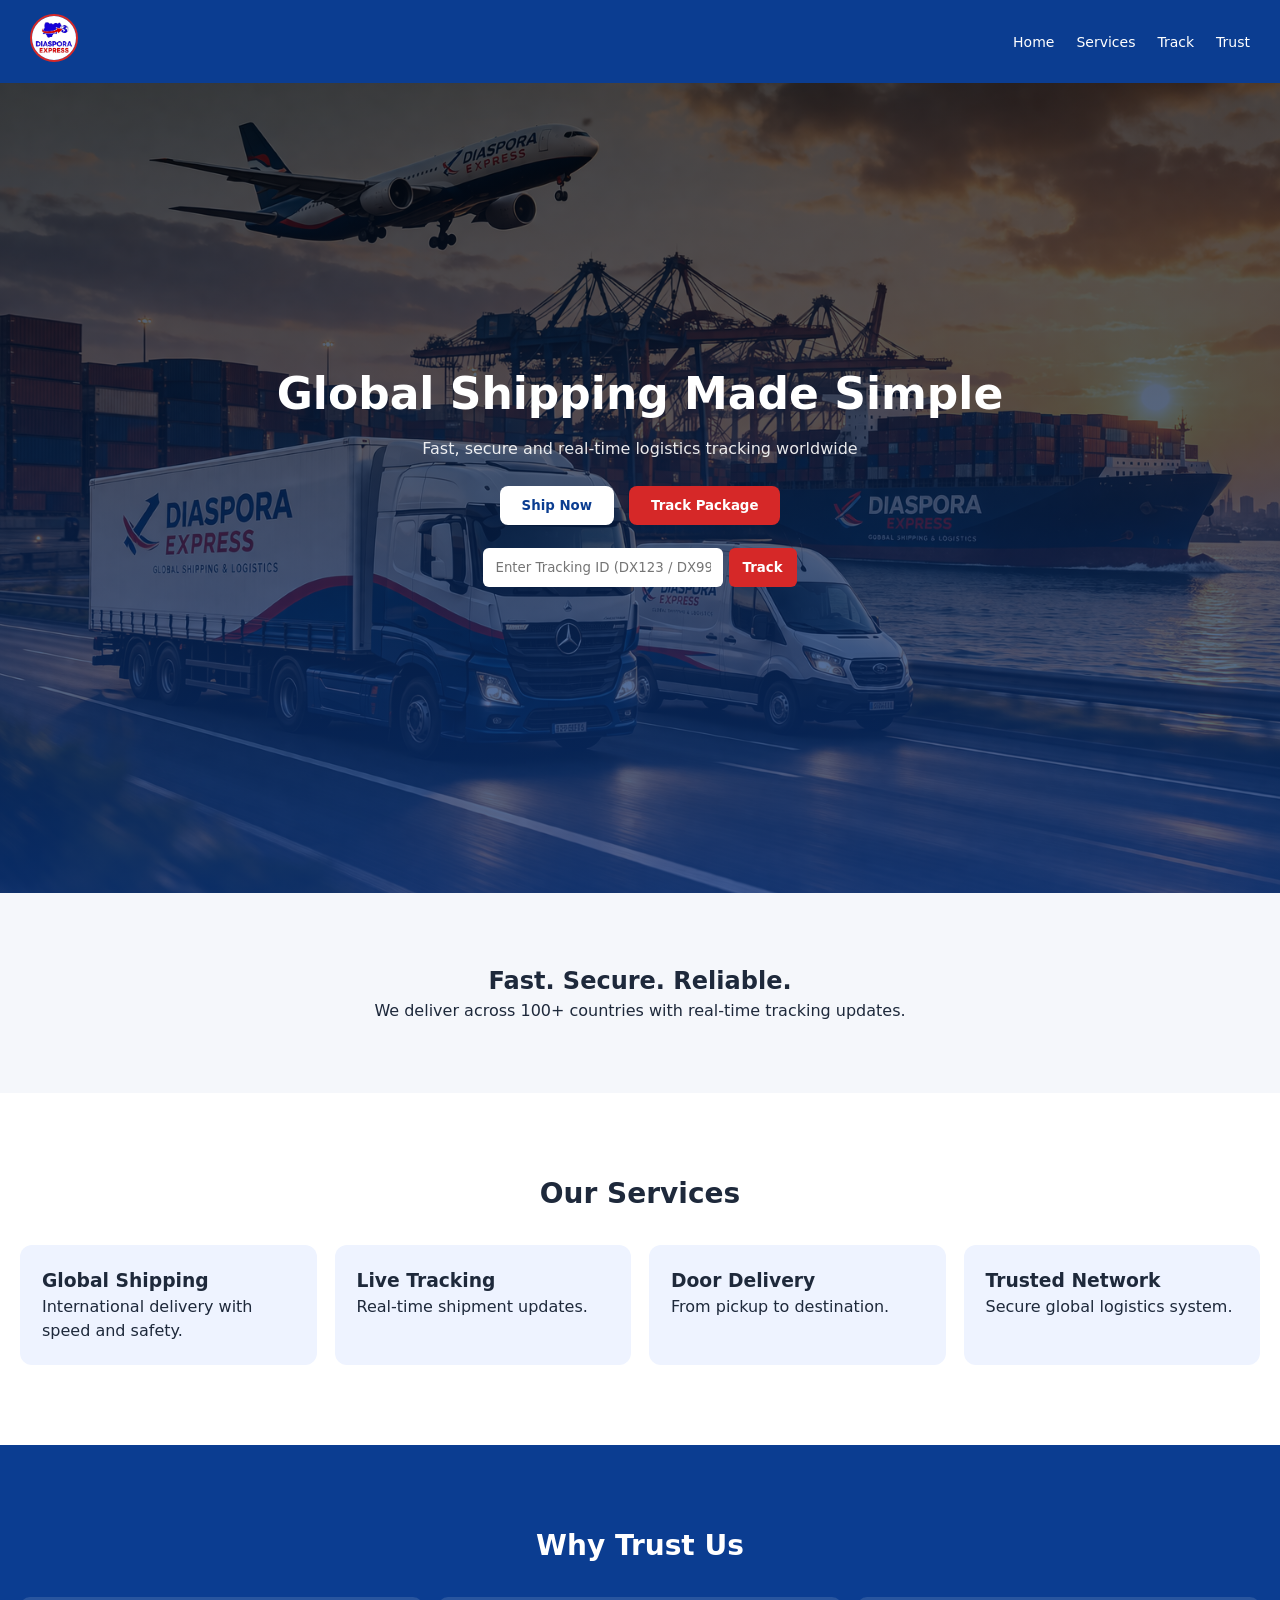
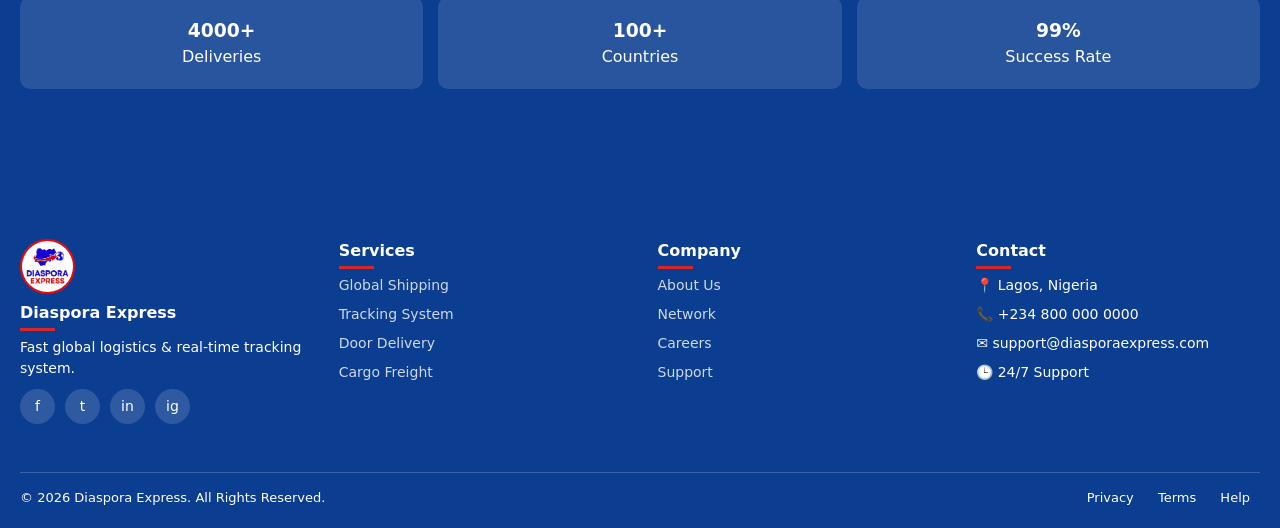
==== index.html @ 55a77114 "Add files via upload" ====
<!DOCTYPE html>
<html lang="en">

<head>
    <meta charset="UTF-8">
    <meta name="viewport" content="width=device-width, initial-scale=1.0">
    <title>Diaspora Express</title>
    <link rel="stylesheet" href="css/style.css">
    <link rel="shortcut icon" href="./images/diaspora.jpg" type="image/x-icon">
</head>

<body>

    <!-- ================= HEADER ================= -->
    <header class="header-nav">

        <div class="logo">
            <img src="images/diaspora.jpg" alt="logo">
        </div>

        <nav>
            <ul>
                <li><a href="#">Home</a></li>
                <li><a href="#service">Services</a></li>
                <li><a href="#track">Track</a></li>
                <li><a href="#trust">Trust</a></li>
            </ul>
        </nav>

    </header>

    <!-- ================= HERO ================= -->
    <section class="hero">

        <div class="hero-content">

            <h1>Global Shipping Made Simple</h1>
            <p>Fast, secure and real-time logistics tracking worldwide</p>

            <div class="hero-buttons">
                <button class="primary">Ship Now</button>
                <button class="secondary">Track Package</button>
            </div>

            <!-- TRACK -->
            <div class="track-box" id="track">
                <input type="text" id="trackInput" placeholder="Enter Tracking ID (DX123 / DX999)">
                <button onclick="trackPackage()">Track</button>
            </div>
            

            <p id="loading"></p>
            <p id="result"></p>

            <!-- ROUTE -->
            <div class="route" id="route">
                Lagos → Accra → London → Destination
            </div>

            <!-- STATUS -->
            <div class="status-box" id="statusBox">
                <div class="step">Pending</div>
                <div class="step">Picked Up</div>
                <div class="step">In Transit</div>
                <div class="step">Delivered</div>
            </div>

        </div>

    </section>

    <!-- ================= INFO ================= -->
    <section class="info">
        <h2>Fast. Secure. Reliable.</h2>
        <p>We deliver across 100+ countries with real-time tracking updates.</p>
    </section>

    <!-- ================= SERVICES ================= -->
    <section class="services" id="service">

        <h2 class="title">Our Services</h2>

        <div class="grid">

            <div class="card">
                <h3>Global Shipping</h3>
                <p>International delivery with speed and safety.</p>
            </div>

            <div class="card">
                <h3>Live Tracking</h3>
                <p>Real-time shipment updates.</p>
            </div>

            <div class="card">
                <h3>Door Delivery</h3>
                <p>From pickup to destination.</p>
            </div>

            <div class="card">
                <h3>Trusted Network</h3>
                <p>Secure global logistics system.</p>
            </div>

        </div>

    </section>

    <!-- ================= TRUST ================= -->
    <section class="trust" id="trust">

        <h2 class="title white">Why Trust Us</h2>

        <div class="grid-3">

            <div class="trust-card">
                <h3>4000+</h3>
                <p>Deliveries</p>
            </div>

            <div class="trust-card">
                <h3>100+</h3>
                <p>Countries</p>
            </div>

            <div class="trust-card">
                <h3>99%</h3>
                <p>Success Rate</p>
            </div>

        </div>

    </section>

    <!-- ================= FOOTER ================= -->
    <footer class="me-footer">

        <div class="footer-container">

            <div class="me-footer-block">

                <div class="me-logo">
                    <img src="images/diaspora.jpg" alt="logo">
                </div>

                <h4>Diaspora Express</h4>

                <p style="font-size:14px; margin-top:10px;">
                    Fast global logistics & real-time tracking system.
                </p>

                <ul class="me-footer-share">
                    <li><a href="#">f</a></li>
                    <li><a href="#">t</a></li>
                    <li><a href="#">in</a></li>
                    <li><a href="#">ig</a></li>
                </ul>

            </div>

            <div class="me-footer-block">
                <h4>Services</h4>
                <ul>
                    <li><a href="#">Global Shipping</a></li>
                    <li><a href="#">Tracking System</a></li>
                    <li><a href="#">Door Delivery</a></li>
                    <li><a href="#">Cargo Freight</a></li>
                </ul>
            </div>

            <div class="me-footer-block">
                <h4>Company</h4>
                <ul>
                    <li><a href="#">About Us</a></li>
                    <li><a href="#">Network</a></li>
                    <li><a href="#">Careers</a></li>
                    <li><a href="#">Support</a></li>
                </ul>
            </div>

            <div class="me-footer-block">
                <h4>Contact</h4>
                <ul>
                    <li>📍 Lagos, Nigeria</li>
                    <li>📞 +234 800 000 0000</li>
                    <li class="me-footer-email">✉ support@diasporaexpress.com</li>
                    <li>🕒 24/7 Support</li>
                </ul>
            </div>

        </div>

        <div class="me-footer-bottom">
            <p>© 2026 Diaspora Express. All Rights Reserved.</p>

            <div class="footer-links">
                <a href="#">Privacy</a>
                <a href="#">Terms</a>
                <a href="#">Help</a>
            </div>
        </div>

    </footer>

</body>

<script>
    function trackPackage() {

        const input = document.getElementById("trackInput");
        const loading = document.getElementById("loading");
        const result = document.getElementById("result");
        const statusBox = document.getElementById("statusBox");
        const route = document.getElementById("route");

        loading.innerText = "Checking shipment...";
        result.innerText = "";

        statusBox.style.display = "none";
        route.style.display = "none";

        setTimeout(() => {

            loading.innerText = "";
            statusBox.style.display = "block";
            route.style.display = "block";

            reset();

            if (input.value === "DX123") {
                result.innerText = "In Transit (Lagos Hub)";
                setActive(2);
            }

            else if (input.value === "DX999") {
                result.innerText = "Delivered Successfully";
                setActive(3);
            }

            else if (input.value === "") {
                result.innerText = "Enter tracking ID";
            }

            else {
                result.innerText = "Shipment not found";
                setActive(0);
            }

        }, 1200);
    }

    function setActive(index) {
        const steps = document.querySelectorAll(".step");
        steps.forEach((step, i) => {
            step.classList.toggle("active", i <= index);
        });
    }

    function reset() {
        document.querySelectorAll(".step").forEach(s => s.classList.remove("active"));
    }

    /* HEADER SCROLL EFFECT */
    window.addEventListener("scroll", () => {
        const header = document.querySelector(".header-nav");
        header.classList.toggle("scrolled", window.scrollY > 50);
    });
</script>

</html>
---- css/style.css ----
/* ================= RESET ================= */
* {
    margin: 0;
    padding: 0;
    box-sizing: border-box;
    font-family: system-ui, Arial, sans-serif;
    scroll-behavior: smooth;
}

:root {
    --blue: #0b3d91;
    --red: #d62828;
    --text: #1e293b;
    --soft: #f5f7fb;
}

/* ================= BODY ================= */
body {
    color: var(--text);
    background: #fff;
    line-height: 1.5;
}

/* ================= HEADER ================= */
.header-nav {
    position: fixed;
    top: 0;
    width: 100%;
    z-index: 999;
    display: flex;
    justify-content: space-between;
    align-items: center;
    padding: 14px 30px;
    background: var(--blue);
    transition: 0.3s;
}

.header-nav.scrolled {
    background: #ffffff;
    box-shadow: 0 10px 30px rgba(0,0,0,0.08);
}

.header-nav.scrolled a {
    color: var(--blue);
}

.logo img {
    width: 48px;
    border-radius: 50%;
    border: 2px solid var(--red);
}

.header-nav ul {
    display: flex;
    list-style: none;
    gap: 22px;
}

.header-nav a {
    text-decoration: none;
    color: #fff;
    font-weight: 500;
    font-size: 14px;
    transition: 0.2s;
}

.header-nav a:hover {
    color: var(--red);
}

/* ================= HERO ================= */
.hero {
    height: 92vh;
    margin-top: 65px;
    background:
        linear-gradient(rgba(0,0,0,0.65), rgba(11,61,145,0.7)),
        url('../images/ChatGPT\ Image\ Apr\ 16\,\ 2026\,\ 11_14_54\ AM.png') center/cover;
    display: flex;
    justify-content: center;
    align-items: center;
    text-align: center;
    color: white;
    padding: 20px;
}

.hero h1 {
    font-size: 44px;
    font-weight: 700;
}

.hero p {
    margin-top: 10px;
    font-size: 16px;
    opacity: 0.9;
}

/* ================= BUTTONS ================= */
.hero-buttons {
    margin-top: 20px;
}

.hero-buttons button {
    padding: 12px 22px;
    border-radius: 8px;
    border: none;
    cursor: pointer;
    margin: 5px;
    font-weight: 600;
    transition: 0.3s;
}

.primary {
    background: #fff;
    color: var(--blue);
}

.primary:hover {
    transform: translateY(-2px);
}

.secondary {
    background: var(--red);
    color: white;
}

.secondary:hover {
    opacity: 0.9;
    transform: translateY(-2px);
}

/* ================= TRACK ================= */
.track-box {
    margin-top: 18px;
}

.track-box input {
    padding: 12px;
    width: 240px;
    border-radius: 6px;
    border: none;
    outline: none;
}

.track-box button {
    padding: 12px 14px;
    border: none;
    background: var(--red);
    color: white;
    border-radius: 6px;
    cursor: pointer;
    font-weight: 600;
}

/* ================= STATUS ================= */
.status-box {
    display: none;
    margin-top: 20px;
}

.step {
    width: 210px;
    margin: 6px auto;
    padding: 10px;
    border-radius: 8px;
    background: rgba(255,255,255,0.15);
    color: rgba(255,255,255,0.7);
    transition: 0.3s;
}

.step.active {
    background: white;
    color: var(--blue);
    font-weight: 600;
}

/* ================= ROUTE ================= */
.route {
    display: none;
    margin-top: 10px;
    color: #ffd700;
    font-size: 14px;
}

/* ================= PROGRESS BAR ================= */
.progress-wrapper {
    margin-top: 25px;
    display: none;
    position: relative;
}

.progress-line {
    position: absolute;
    top: 18px;
    left: 10%;
    right: 10%;
    height: 3px;
    background: rgba(255,255,255,0.25);
}

.progress-steps {
    display: flex;
    justify-content: space-between;
    position: relative;
}

.p-step {
    text-align: center;
    color: rgba(255,255,255,0.6);
    transition: 0.3s;
}

.p-step span {
    font-size: 22px;
    display: block;
    margin-bottom: 5px;
}

.p-step.active {
    color: #fff;
    transform: scale(1.1);
}

/* ================= INFO ================= */
.info {
    padding: 70px 20px;
    text-align: center;
    background: var(--soft);
}

/* ================= SERVICES ================= */
.services {
    padding: 80px 20px;
}

.title {
    text-align: center;
    font-size: 28px;
    margin-bottom: 30px;
}

.grid {
    display: grid;
    grid-template-columns: repeat(auto-fit, minmax(220px, 1fr));
    gap: 18px;
}

.card {
    padding: 22px;
    border-radius: 12px;
    background: #eef3ff;
    transition: 0.3s;
}

.card:hover {
    transform: translateY(-5px);
}

/* ================= TRUST ================= */
.trust {
    padding: 80px 20px;
    background: var(--blue);
    color: white;
    text-align: center;
}

.grid-3 {
    display: grid;
    grid-template-columns: repeat(3, 1fr);
    gap: 15px;
}

.trust-card {
    background: rgba(255,255,255,0.12);
    padding: 20px;
    border-radius: 10px;
}

/* ================= FOOTER ================= */
.me-footer {
    background: #0b3d91;
    color: white;
    padding: 70px 20px 20px;
}

.footer-container {
    display: grid;
    grid-template-columns: repeat(4, 1fr);
    gap: 35px;
}
.me-logo img{
    width: 55px;
    border: 2px solid red;
    border-radius: 50%;
}

.me-footer-block h4 {
    margin-bottom: 12px;
    position: relative;
}

.me-footer-block h4::after {
    content: "";
    width: 35px;
    height: 3px;
    background: var(--red);
    position: absolute;
    left: 0;
    bottom: -6px;
}

.me-footer-block ul {
    list-style: none;
    margin-top: 10px;
}

.me-footer-block ul li {
    margin-bottom: 8px;
    font-size: 14px;
}

.me-footer-block a {
    color: rgba(255,255,255,0.8);
    text-decoration: none;
}

.me-footer-block a:hover {
    color: var(--red);
}

.me-footer-share {
    display: flex;
    gap: 10px;
    margin-top: 15px;
}

.me-footer-share li a {
    width: 35px;
    height: 35px;
    display: flex;
    align-items: center;
    justify-content: center;
    background: rgba(255,255,255,0.15);
    border-radius: 50%;
    color: white;
}

/* FOOTER BOTTOM */
.me-footer-bottom {
    margin-top: 40px;
    border-top: 1px solid rgba(255,255,255,0.2);
    padding-top: 15px;
    display: flex;
    justify-content: space-between;
    font-size: 13px;
}
.footer-links a{
    color: white;
    text-decoration: none;
    margin: 10px;
}

/* ================= RESPONSIVE ================= */
@media (max-width: 768px) {
    .grid-3,
    .footer-container {
        grid-template-columns: 1fr;
    }

    .hero h1 {
        font-size: 30px;
    }

    .track-box input {
        width: 180px;
    }
}
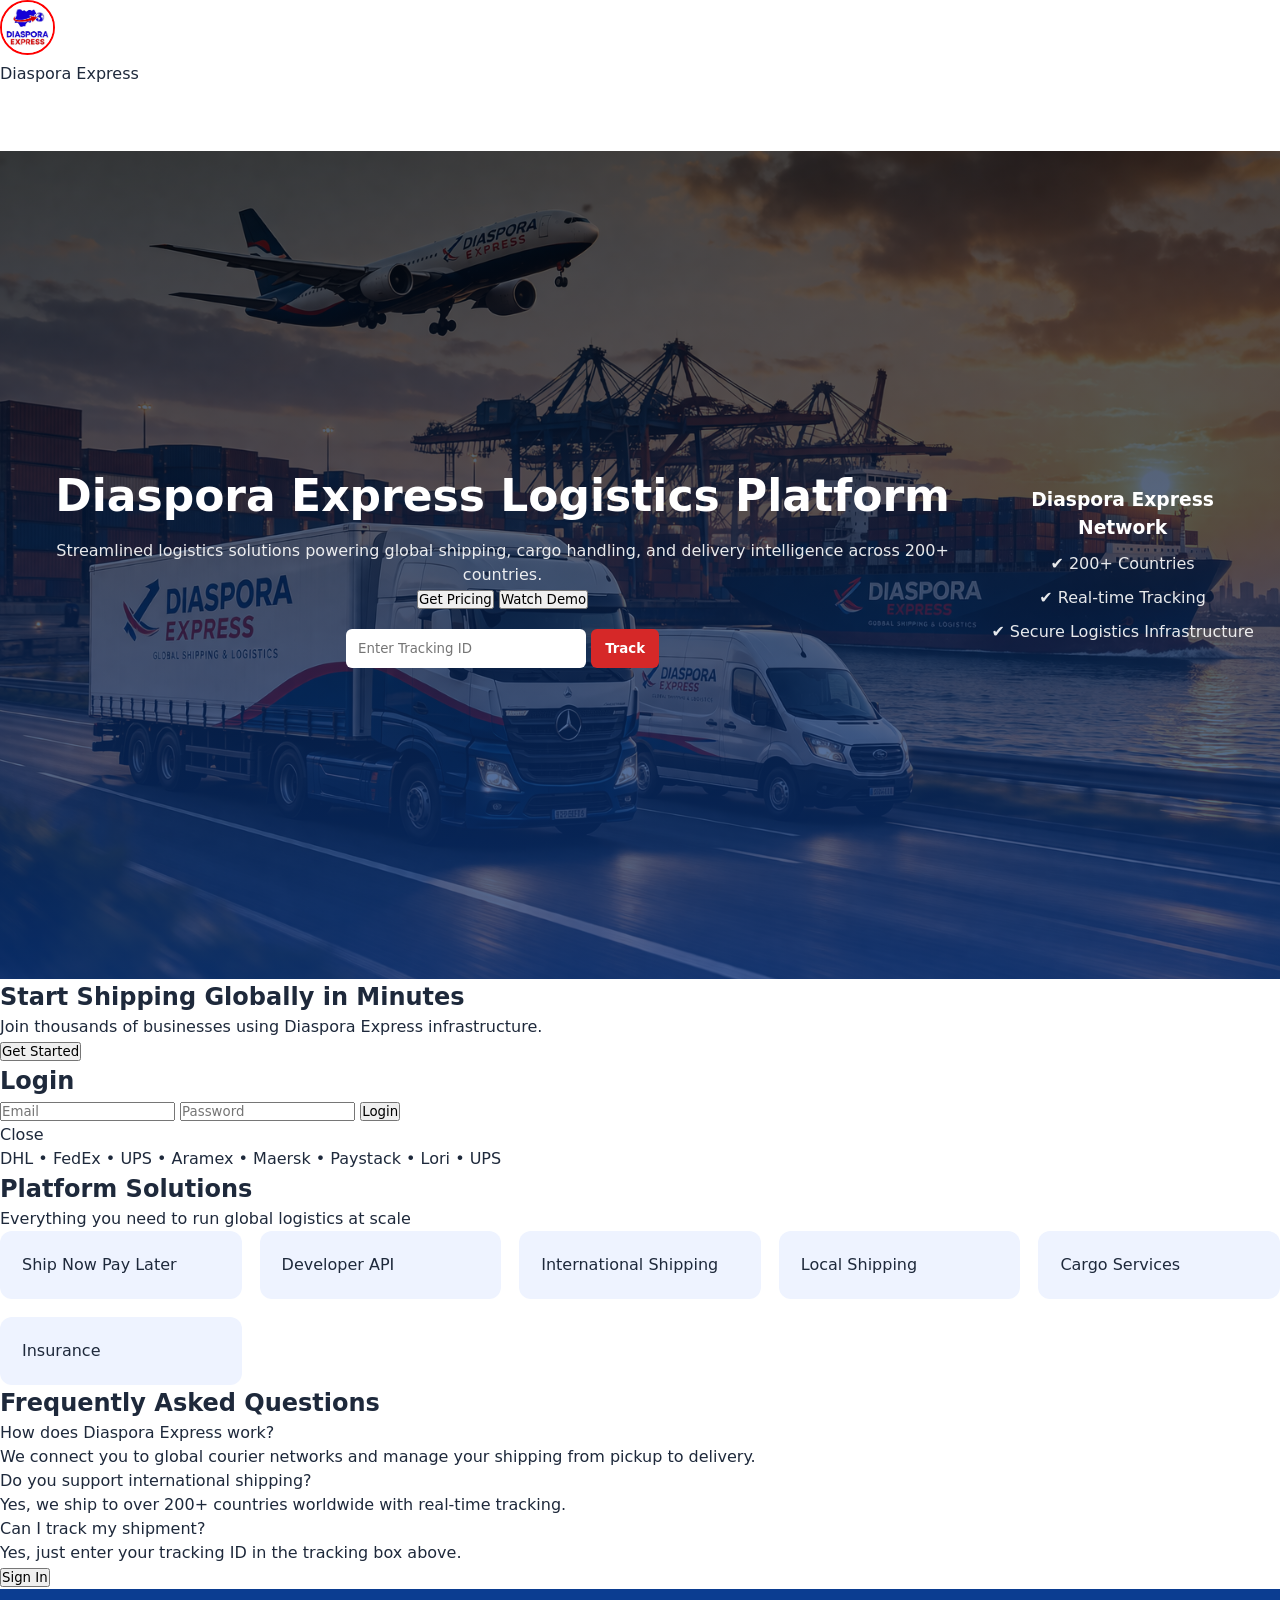
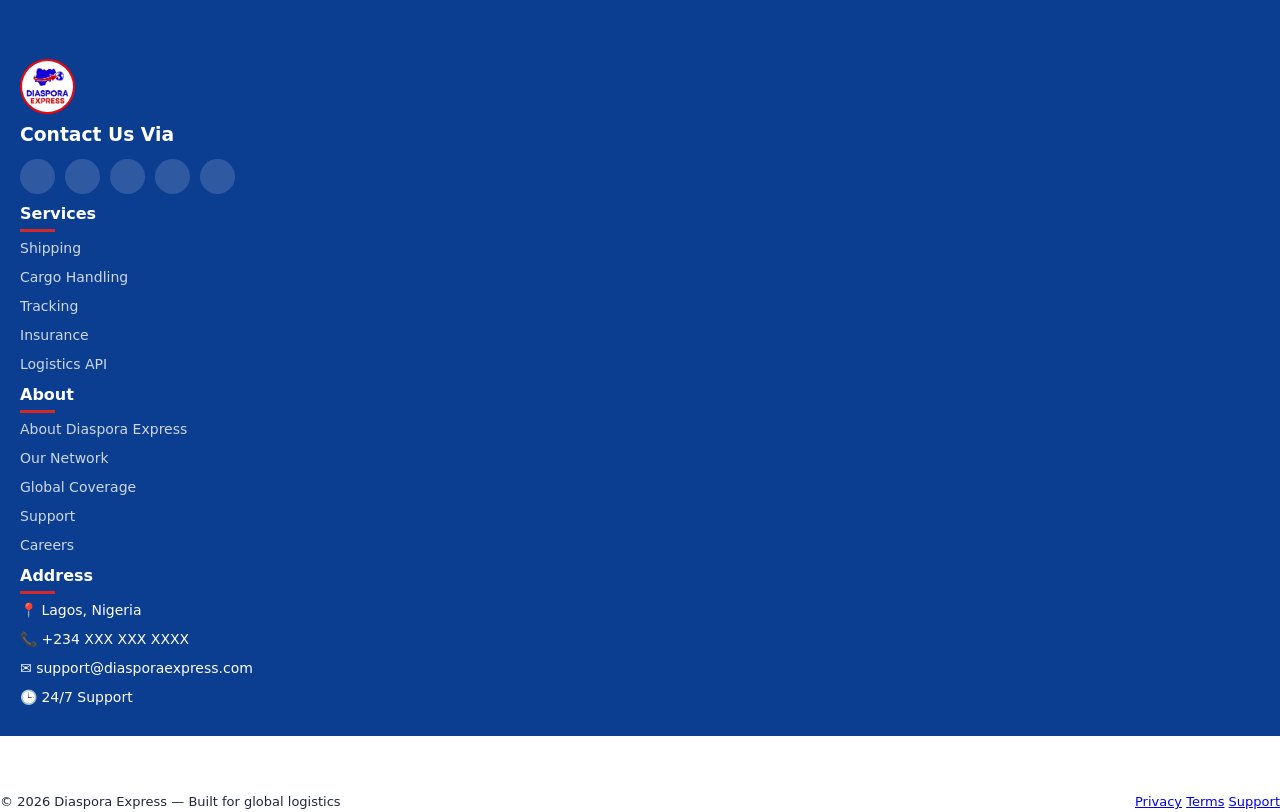
==== commit 59be929b: "Revamp index.html for improved layout and features" ====
--- a/index.html
+++ b/index.html
@@ -4,267 +4,365 @@
 <head>
     <meta charset="UTF-8">
     <meta name="viewport" content="width=device-width, initial-scale=1.0">
-    <title>Diaspora Express</title>
+    <title>Diaspora Express - Logistics Platform</title>
+    <link rel="stylesheet" href="css/fontawesome.css">
     <link rel="stylesheet" href="css/style.css">
-    <link rel="shortcut icon" href="./images/diaspora.jpg" type="image/x-icon">
 </head>
 
 <body>
 
-    <!-- ================= HEADER ================= -->
-    <header class="header-nav">
-
-        <div class="logo">
-            <img src="images/diaspora.jpg" alt="logo">
-        </div>
-
-        <nav>
-            <ul>
-                <li><a href="#">Home</a></li>
-                <li><a href="#service">Services</a></li>
-                <li><a href="#track">Track</a></li>
-                <li><a href="#trust">Trust</a></li>
-            </ul>
-        </nav>
-
+    <!-- ================= NAV ================= -->
+    <header>
+        <div class="brand">
+            <div class="brand-badge">
+                <img src="images/diaspora.jpg" width="55" style="border-radius: 50%; border: 2px solid red;">
+            </div>
+            Diaspora Express
+        </div>
     </header>
 
     <!-- ================= HERO ================= -->
     <section class="hero">
 
-        <div class="hero-content">
-
-            <h1>Global Shipping Made Simple</h1>
-            <p>Fast, secure and real-time logistics tracking worldwide</p>
-
-            <div class="hero-buttons">
-                <button class="primary">Ship Now</button>
-                <button class="secondary">Track Package</button>
-            </div>
-
-            <!-- TRACK -->
-            <div class="track-box" id="track">
-                <input type="text" id="trackInput" placeholder="Enter Tracking ID (DX123 / DX999)">
-                <button onclick="trackPackage()">Track</button>
-            </div>
-            
-
-            <p id="loading"></p>
-            <p id="result"></p>
-
-            <!-- ROUTE -->
-            <div class="route" id="route">
-                Lagos → Accra → London → Destination
-            </div>
-
-            <!-- STATUS -->
-            <div class="status-box" id="statusBox">
-                <div class="step">Pending</div>
-                <div class="step">Picked Up</div>
-                <div class="step">In Transit</div>
-                <div class="step">Delivered</div>
-            </div>
-
+        <div class="hero-left">
+            <h1>Diaspora Express Logistics Platform</h1>
+            <p>Streamlined logistics solutions powering global shipping, cargo handling, and delivery intelligence
+                across 200+ countries.</p>
+
+            <div class="hero-actions">
+                <button class="btn light" onclick="goToShipment()">Get Pricing</button>
+                <button class="btn outline">Watch Demo</button>
+            </div>
+
+            <div class="track-box">
+                <input type="text" placeholder="Enter Tracking ID">
+                <button>Track</button>
+            </div>
+        </div>
+
+        <div class="hero-card">
+            <h3>Diaspora Express Network</h3>
+            <p>✔ 200+ Countries</p>
+            <p>✔ Real-time Tracking</p>
+            <p>✔ Secure Logistics Infrastructure</p>
         </div>
 
     </section>
 
-    <!-- ================= INFO ================= -->
-    <section class="info">
-        <h2>Fast. Secure. Reliable.</h2>
-        <p>We deliver across 100+ countries with real-time tracking updates.</p>
+    <!-- ================= CTA ================= -->
+    <section class="cta">
+        <div class="cta-box">
+            <h2>Start Shipping Globally in Minutes</h2>
+            <p>Join thousands of businesses using Diaspora Express infrastructure.</p>
+            <button class="cta-btn js-get-started">Get Started</button>
+        </div>
     </section>
 
+    <!-- ================= TOAST ================= -->
+    <div id="toast"></div>
+
+    <!-- ================= LOGIN MODAL ================= -->
+    <div class="modal" id="loginModal">
+        <div class="modal-box">
+            <h2>Login</h2>
+            <input type="email" placeholder="Email">
+            <input type="password" placeholder="Password">
+            <button id="loginSubmit">Login</button>
+            <p class="close">Close</p>
+        </div>
+    </div>
+
+    <!-- ================= PARTNERS ================= -->
+    <div class="partners">
+        DHL • FedEx • UPS • Aramex • Maersk • Paystack • Lori • UPS
+    </div>
+
     <!-- ================= SERVICES ================= -->
-    <section class="services" id="service">
-
-        <h2 class="title">Our Services</h2>
+    <section class="section">
+        <h2>Platform Solutions</h2>
+        <p class="sub">Everything you need to run global logistics at scale</p>
 
         <div class="grid">
-
-            <div class="card">
-                <h3>Global Shipping</h3>
-                <p>International delivery with speed and safety.</p>
-            </div>
-
-            <div class="card">
-                <h3>Live Tracking</h3>
-                <p>Real-time shipment updates.</p>
-            </div>
-
-            <div class="card">
-                <h3>Door Delivery</h3>
-                <p>From pickup to destination.</p>
-            </div>
-
-            <div class="card">
-                <h3>Trusted Network</h3>
-                <p>Secure global logistics system.</p>
-            </div>
-
-        </div>
-
+            <div class="card">Ship Now Pay Later</div>
+            <div class="card">Developer API</div>
+            <div class="card">International Shipping</div>
+            <div class="card">Local Shipping</div>
+            <div class="card">Cargo Services</div>
+            <div class="card">Insurance</div>
+        </div>
     </section>
-
-    <!-- ================= TRUST ================= -->
-    <section class="trust" id="trust">
-
-        <h2 class="title white">Why Trust Us</h2>
-
-        <div class="grid-3">
-
-            <div class="trust-card">
-                <h3>4000+</h3>
-                <p>Deliveries</p>
-            </div>
-
-            <div class="trust-card">
-                <h3>100+</h3>
-                <p>Countries</p>
-            </div>
-
-            <div class="trust-card">
-                <h3>99%</h3>
-                <p>Success Rate</p>
-            </div>
-
-        </div>
-
+    <!-- ================= FAQ ================= -->
+    <section class="section">
+        <h2>Frequently Asked Questions</h2>
+
+        <div class="faq">
+
+            <div class="faq-item">
+                How does Diaspora Express work?
+                <div class="answer">
+                    We connect you to global courier networks and manage your shipping from pickup to delivery.
+                </div>
+            </div>
+
+            <div class="faq-item">
+                Do you support international shipping?
+                <div class="answer">
+                    Yes, we ship to over 200+ countries worldwide with real-time tracking.
+                </div>
+            </div>
+
+            <div class="faq-item">
+                Can I track my shipment?
+                <div class="answer">
+                    Yes, just enter your tracking ID in the tracking box above.
+                </div>
+            </div>
+
+        </div>
     </section>
-
+    <!-- ================= PRICING =================
+    <section class="pricing" id="pricing">
+        <h2>Instant Shipping Estimate</h2>
+
+        <div class="price-box">
+            <input type="number" id="kg" placeholder="Weight (KG)">
+            <select id="country">
+                <option value="local">Nigeria</option>
+                <option value="africa">Africa</option>
+                <option value="global">International</option>
+            </select>
+            <button>Calculate</button>
+            <h3 id="priceResult"></h3>
+        </div>
+    </section> -->
+
+    <!-- ================= LOGIN BUTTON ================= -->
+    <button class="login-btn">Sign In</button>
     <!-- ================= FOOTER ================= -->
-    <footer class="me-footer">
-
-        <div class="footer-container">
-
-            <div class="me-footer-block">
-
-                <div class="me-logo">
-                    <img src="images/diaspora.jpg" alt="logo">
-                </div>
-
-                <h4>Diaspora Express</h4>
-
-                <p style="font-size:14px; margin-top:10px;">
-                    Fast global logistics & real-time tracking system.
-                </p>
-
-                <ul class="me-footer-share">
-                    <li><a href="#">f</a></li>
-                    <li><a href="#">t</a></li>
-                    <li><a href="#">in</a></li>
-                    <li><a href="#">ig</a></li>
-                </ul>
-
-            </div>
-
-            <div class="me-footer-block">
-                <h4>Services</h4>
-                <ul>
-                    <li><a href="#">Global Shipping</a></li>
-                    <li><a href="#">Tracking System</a></li>
-                    <li><a href="#">Door Delivery</a></li>
-                    <li><a href="#">Cargo Freight</a></li>
-                </ul>
-            </div>
-
-            <div class="me-footer-block">
-                <h4>Company</h4>
-                <ul>
-                    <li><a href="#">About Us</a></li>
-                    <li><a href="#">Network</a></li>
-                    <li><a href="#">Careers</a></li>
-                    <li><a href="#">Support</a></li>
-                </ul>
-            </div>
-
-            <div class="me-footer-block">
-                <h4>Contact</h4>
-                <ul>
-                    <li>📍 Lagos, Nigeria</li>
-                    <li>📞 +234 800 000 0000</li>
-                    <li class="me-footer-email">✉ support@diasporaexpress.com</li>
-                    <li>🕒 24/7 Support</li>
-                </ul>
-            </div>
-
+    <footer>
+        <div class="me-footer">
+            <div class="row">
+
+                <div class="col-lg-3 col-md-6 col-sm-6">
+                    <div class="me-footer-block">
+                        <div class="me-logo">
+                            <a href="#">
+                                <img src="images/diaspora.jpg" class="img-fluid" style="border-radius: 60%;">
+                            </a>
+                        </div>
+                        <h3>Contact Us Via</h3>
+                        <ul class="me-footer-share">
+                            <li><a href="#"><i class="fa-brands fa-facebook-f"></i></a></li>
+                            <li><a href="#"><i class="fab fa-twitter"></i></a></li>
+                            <li><a href="#"><i class="fab fa-linkedin-in"></i></a></li>
+                            <li><a href="#"><i class="fab fa-pinterest-p"></i></a></li>
+                            <li><a href="#"><i class="fab fa-instagram"></i></a></li>
+                        </ul>
+                    </div>
+                </div>
+
+                <div class="col-lg-3 col-md-6 col-sm-6">
+                    <div class="me-footer-block">
+                        <h4>Services</h4>
+                        <ul>
+                            <li><a href="#">Shipping</a></li>
+                            <li><a href="#">Cargo Handling</a></li>
+                            <li><a href="#">Tracking</a></li>
+                            <li><a href="#">Insurance</a></li>
+                            <li><a href="#">Logistics API</a></li>
+                        </ul>
+                    </div>
+                </div>
+
+                <div class="col-lg-3 col-md-6 col-sm-6">
+                    <div class="me-footer-block">
+                        <h4>About</h4>
+                        <ul>
+                            <li><a href="#">About Diaspora Express</a></li>
+                            <li><a href="#">Our Network</a></li>
+                            <li><a href="#">Global Coverage</a></li>
+                            <li><a href="#">Support</a></li>
+                            <li><a href="#">Careers</a></li>
+                        </ul>
+                    </div>
+                </div>
+
+                <div class="col-lg-3 col-md-6 col-sm-6">
+                    <div class="me-footer-block">
+                        <h4>Address</h4>
+                        <ul>
+                            <li>📍 Lagos, Nigeria</li>
+                            <li>📞 +234 XXX XXX XXXX</li>
+                            <li>✉ support@diasporaexpress.com</li>
+                            <li>🕒 24/7 Support</li>
+                        </ul>
+                    </div>
+                </div>
+
+            </div>
         </div>
 
         <div class="me-footer-bottom">
-            <p>© 2026 Diaspora Express. All Rights Reserved.</p>
-
-            <div class="footer-links">
+            <span>© 2026 Diaspora Express — Built for global logistics</span>
+
+            <div>
                 <a href="#">Privacy</a>
                 <a href="#">Terms</a>
-                <a href="#">Help</a>
-            </div>
-        </div>
-
+                <a href="#">Support</a>
+            </div>
+        </div>
     </footer>
-
-</body>
-
-<script>
-    function trackPackage() {
-
-        const input = document.getElementById("trackInput");
-        const loading = document.getElementById("loading");
-        const result = document.getElementById("result");
-        const statusBox = document.getElementById("statusBox");
-        const route = document.getElementById("route");
-
-        loading.innerText = "Checking shipment...";
-        result.innerText = "";
-
-        statusBox.style.display = "none";
-        route.style.display = "none";
-
-        setTimeout(() => {
-
-            loading.innerText = "";
-            statusBox.style.display = "block";
-            route.style.display = "block";
-
-            reset();
-
-            if (input.value === "DX123") {
-                result.innerText = "In Transit (Lagos Hub)";
-                setActive(2);
-            }
-
-            else if (input.value === "DX999") {
-                result.innerText = "Delivered Successfully";
-                setActive(3);
-            }
-
-            else if (input.value === "") {
-                result.innerText = "Enter tracking ID";
-            }
-
-            else {
-                result.innerText = "Shipment not found";
-                setActive(0);
-            }
-
-        }, 1200);
-    }
-
-    function setActive(index) {
-        const steps = document.querySelectorAll(".step");
-        steps.forEach((step, i) => {
-            step.classList.toggle("active", i <= index);
+    <script>
+        function goToShipment() {
+    window.location.href = "shipment.html";
+}
+        document.addEventListener("DOMContentLoaded", () => {
+
+            const $ = (q) => document.querySelector(q);
+
+            const toast = $("#toast");
+            const loginModal = $("#loginModal");
+            const pricingSection = $("#pricing");
+
+            let toastTimer;
+
+            function showToast(msg) {
+                if (!toast) return alert(msg);
+                clearTimeout(toastTimer);
+                toast.textContent = msg;
+                toast.style.display = "block";
+
+                toastTimer = setTimeout(() => {
+                    toast.style.display = "none";
+                }, 2000);
+            }
+
+            function openModal() {
+                loginModal.style.display = "flex";
+            }
+
+            function closeModal() {
+                loginModal.style.display = "none";
+            }
+
+            // ===== LOGIN =====
+            const loginBtn = $(".login-btn");
+            const getStartedBtn = $(".js-get-started");
+            const closeBtn = $(".close");
+            const loginSubmit = $("#loginSubmit");
+
+            if (loginBtn) loginBtn.addEventListener("click", openModal);
+            if (getStartedBtn) getStartedBtn.addEventListener("click", openModal);
+            if (closeBtn) closeBtn.addEventListener("click", closeModal);
+
+            if (loginModal) {
+                loginModal.addEventListener("click", (e) => {
+                    if (e.target === loginModal) closeModal();
+                });
+            }
+
+            if (loginSubmit) {
+                loginSubmit.addEventListener("click", () => {
+                    showToast("Login successful 🚀");
+                    closeModal();
+                });
+            }
+
+            // ===== TRACKING =====
+            const trackBtn = $(".track-box button");
+            const input = $(".track-box input");
+
+            if (trackBtn) {
+                trackBtn.addEventListener("click", () => {
+                    if (!input.value) return showToast("Enter tracking ID");
+
+                    trackBtn.textContent = "Tracking...";
+                    setTimeout(() => {
+                        trackBtn.textContent = "Track";
+                        showToast("Shipment found 🚚");
+                    }, 1000);
+                });
+            }
+
+            // ===== PRICING =====
+            const calcBtn = $(".price-box button");
+            const kg = $("#kg");
+            const country = $("#country");
+            const result = $("#priceResult");
+
+            if (calcBtn) {
+                calcBtn.addEventListener("click", () => {
+                    const rates = { local: 800, africa: 2500, global: 6000 };
+                    const price = kg.value * rates[country.value];
+
+                    result.innerHTML = `₦${price.toLocaleString()}`;
+                    showToast("Price ready 🚀");
+                });
+            }
+
+            // ===== SCROLL =====
+            const pricingBtn = $(".btn.light");
+            if (pricingBtn) {
+                pricingBtn.addEventListener("click", () => {
+                    pricingSection.scrollIntoView({ behavior: "smooth" });
+                });
+            }
+
+            // ===== DEMO =====
+            const demoBtn = $(".btn.outline");
+            if (demoBtn) {
+                demoBtn.addEventListener("click", () => {
+                    showToast("Demo coming soon 🎬");
+                });
+            }
+
+        });
+        document.addEventListener("click", (e) => {
+    const faq = document.querySelector(".faq");
+
+    // if click is outside FAQ section
+    if (faq && !faq.contains(e.target)) {
+        document.querySelectorAll(".faq-item").forEach(item => {
+            item.classList.remove("active");
+
+            const answer = item.querySelector(".answer");
+            if (answer) {
+                answer.style.maxHeight = null;
+            }
         });
     }
-
-    function reset() {
-        document.querySelectorAll(".step").forEach(s => s.classList.remove("active"));
-    }
-
-    /* HEADER SCROLL EFFECT */
-    window.addEventListener("scroll", () => {
-        const header = document.querySelector(".header-nav");
-        header.classList.toggle("scrolled", window.scrollY > 50);
-    });
-</script>
-
-</html>+});
+        document.addEventListener("DOMContentLoaded", () => {
+            const items = document.querySelectorAll(".faq-item");
+
+            items.forEach(item => {
+                const answer = item.querySelector(".answer");
+
+                item.style.cursor = "pointer";
+
+                item.addEventListener("click", () => {
+
+                    const isOpen = item.classList.contains("active");
+
+                    // close all
+                    items.forEach(i => {
+                        i.classList.remove("active");
+                        const ans = i.querySelector(".answer");
+                        if (ans) ans.style.maxHeight = null;
+                    });
+
+                    // open clicked
+                    if (!isOpen) {
+                        item.classList.add("active");
+                        if (answer) {
+                            answer.style.maxHeight = answer.scrollHeight + "px";
+                        }
+                    }
+                });
+            });
+        });
+    </script>
+
+</body>
+
+</html>
